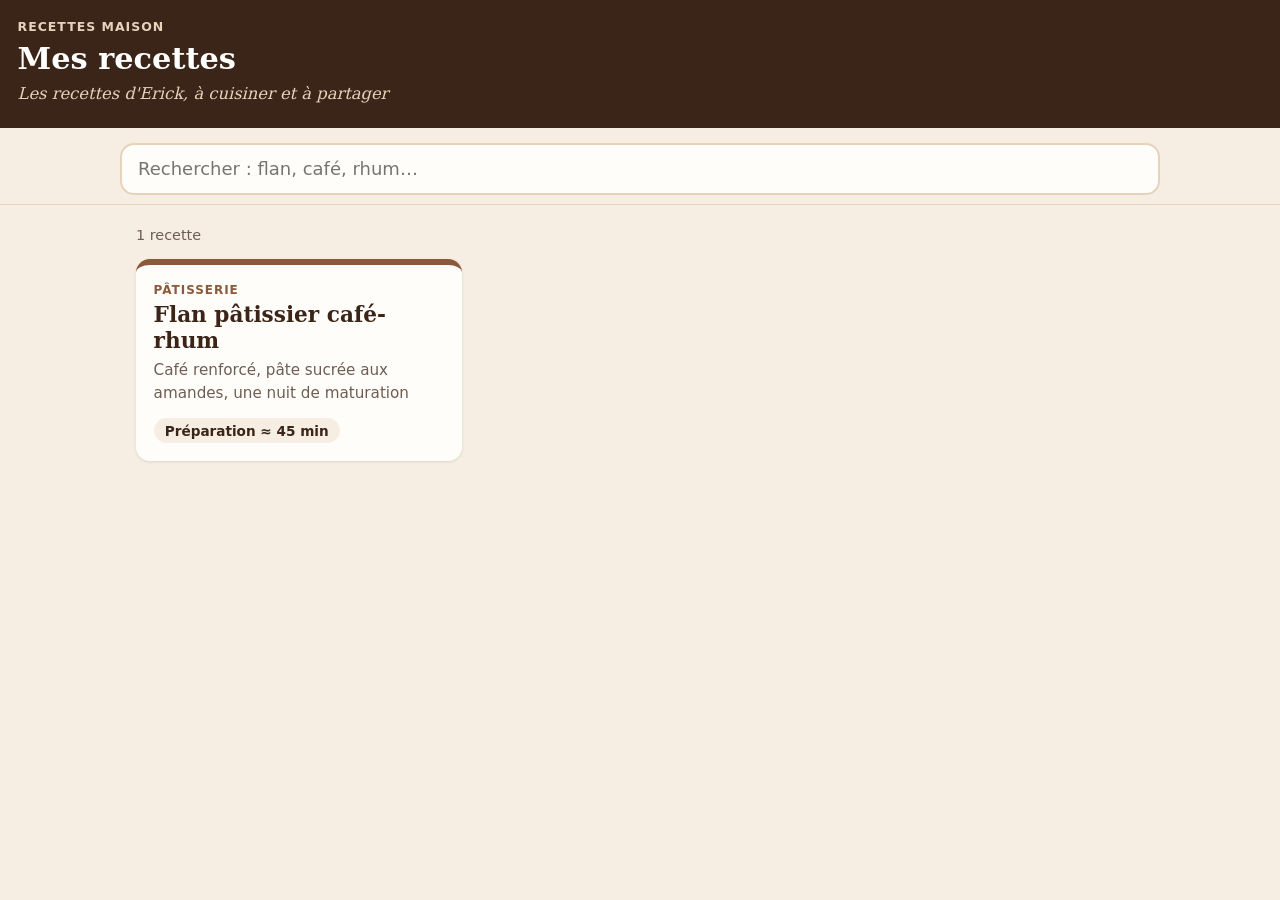
==== index.html @ 1828ffc9 "Site : accueil, page recette, PWA hors connexion - Accueil : cartes, recherche sans accents, filtre " ====
<!doctype html>
<html lang="fr">
<head>
  <meta charset="utf-8">
  <meta name="viewport" content="width=device-width, initial-scale=1, viewport-fit=cover">
  <title>Mes recettes</title>
  <meta name="description" content="Les recettes d'Erick">
  <meta name="theme-color" content="#3B2418">
  <link rel="manifest" href="manifest.webmanifest">
  <link rel="icon" href="icones/icone.svg" type="image/svg+xml">
  <link rel="apple-touch-icon" href="icones/apple-touch-icon.png">
  <meta name="apple-mobile-web-app-capable" content="yes">
  <meta name="apple-mobile-web-app-title" content="Recettes">
  <link rel="stylesheet" href="css/style.css">
</head>
<body>
  <header class="bandeau">
    <p class="surtitre">Recettes maison</p>
    <h1>Mes recettes</h1>
    <p class="sous-titre">Les recettes d'Erick, à cuisiner et à partager</p>
  </header>

  <div class="recherche">
    <div class="recherche-interne">
      <label for="recherche" class="cache">Rechercher une recette</label>
      <input id="recherche" type="search" placeholder="Rechercher : flan, café, rhum…" autocomplete="off" enterkeyhint="search">
      <div id="filtres" class="filtres" role="group" aria-label="Filtrer par catégorie"></div>
    </div>
  </div>

  <main class="contenu">
    <p id="compteur" class="compteur" aria-live="polite"></p>
    <ul id="cartes" class="cartes"></ul>
    <p id="message" class="message cache"></p>
    <noscript><p class="message">Cette application a besoin de JavaScript pour afficher les recettes.</p></noscript>
  </main>

  <script src="js/commun.js"></script>
  <script src="js/accueil.js"></script>
</body>
</html>
---- css/style.css ----
/* Charte reprise de la fiche PDF */
:root {
  --espresso: #3B2418;
  --cafe: #8A5A3B;
  --creme: #F6EEE3;
  --latte: #E7D3BC;
  --encre: #2A211C;
  --sourdine: #6E5D52;
  --blanc: #FFFDF9;
  --serif: Georgia, "DejaVu Serif", "Times New Roman", serif;
  --sans: system-ui, -apple-system, "Segoe UI", Roboto, "DejaVu Sans", sans-serif;
  --rayon: 14px;
}

* { box-sizing: border-box; }

html { -webkit-text-size-adjust: 100%; }

body {
  margin: 0;
  background: var(--creme);
  color: var(--encre);
  font-family: var(--sans);
  font-size: 18px;
  line-height: 1.5;
  -webkit-tap-highlight-color: transparent;
}

h1, h2, h3 { font-family: var(--serif); color: var(--espresso); line-height: 1.2; }

a { color: var(--cafe); }

button { font: inherit; color: inherit; }

:focus-visible { outline: 3px solid var(--cafe); outline-offset: 2px; }

.cache { display: none !important; }

.message {
  margin: 2rem 1rem;
  padding: 1rem 1.2rem;
  background: var(--blanc);
  border-radius: var(--rayon);
  border-left: 5px solid var(--cafe);
}

/* ---------- Bandeau d'en-tête ---------- */
.bandeau {
  background: var(--espresso);
  color: #fff;
  padding: calc(1.1rem + env(safe-area-inset-top)) 1.1rem 1.4rem;
}
.bandeau .surtitre {
  margin: 0;
  color: var(--latte);
  font-size: 0.78rem;
  font-weight: 700;
  letter-spacing: 0.08em;
  text-transform: uppercase;
}
.bandeau h1 { color: #fff; margin: 0.25rem 0 0.3rem; font-size: 1.9rem; }
.bandeau .sous-titre { margin: 0; color: var(--latte); font-family: var(--serif); font-style: italic; font-size: 1.02rem; }

.retour {
  display: inline-flex;
  align-items: center;
  gap: 0.4rem;
  min-height: 44px;
  margin: -0.4rem 0 0.4rem -0.4rem;
  padding: 0 0.6rem;
  color: var(--latte);
  text-decoration: none;
  font-weight: 600;
  border-radius: 10px;
}
.retour:active { background: rgba(255, 255, 255, 0.12); }

.contenu { max-width: 1040px; margin: 0 auto; padding: 1rem 1rem calc(3rem + env(safe-area-inset-bottom)); }

/* ---------- Accueil ---------- */
.recherche {
  position: sticky;
  top: 0;
  z-index: 5;
  background: var(--creme);
  padding: 0.9rem 1rem 0.6rem;
  border-bottom: 1px solid var(--latte);
}
.recherche-interne { max-width: 1040px; margin: 0 auto; }
.recherche input {
  width: 100%;
  min-height: 52px;
  padding: 0 1rem;
  font: inherit;
  color: var(--encre);
  background: var(--blanc);
  border: 2px solid var(--latte);
  border-radius: var(--rayon);
  -webkit-appearance: none;
  appearance: none;
}
.recherche input:focus { border-color: var(--cafe); outline: none; }

.filtres { display: flex; gap: 0.5rem; overflow-x: auto; padding: 0.7rem 0 0.2rem; scrollbar-width: none; }
.filtres::-webkit-scrollbar { display: none; }
.filtre {
  flex: none;
  min-height: 44px;
  padding: 0 1.1rem;
  border: 2px solid var(--latte);
  border-radius: 999px;
  background: var(--blanc);
  color: var(--espresso);
  font-weight: 600;
  cursor: pointer;
}
.filtre[aria-pressed="true"] { background: var(--espresso); border-color: var(--espresso); color: #fff; }

.compteur { margin: 0.2rem 0 0.8rem; color: var(--sourdine); font-size: 0.9rem; }

.cartes { list-style: none; margin: 0; padding: 0; display: grid; gap: 0.9rem; }
@media (min-width: 700px) { .cartes { grid-template-columns: repeat(2, 1fr); } }
@media (min-width: 1000px) { .cartes { grid-template-columns: repeat(3, 1fr); } }

.carte {
  display: block;
  height: 100%;
  padding: 1rem 1.1rem 1.1rem;
  background: var(--blanc);
  border-radius: var(--rayon);
  border-top: 6px solid var(--cafe);
  box-shadow: 0 1px 3px rgba(59, 36, 24, 0.12);
  color: inherit;
  text-decoration: none;
}
.carte:active { transform: scale(0.99); }
.carte .categorie { margin: 0; color: var(--cafe); font-size: 0.75rem; font-weight: 700; letter-spacing: 0.08em; text-transform: uppercase; }
.carte h2 { margin: 0.2rem 0 0.3rem; font-size: 1.35rem; }
.carte .sous-titre { margin: 0 0 0.7rem; color: var(--sourdine); font-size: 0.95rem; }
.carte .temps {
  display: inline-block;
  padding: 0.15rem 0.7rem;
  background: var(--creme);
  border-radius: 999px;
  color: var(--espresso);
  font-size: 0.85rem;
  font-weight: 700;
}

/* ---------- Page recette ---------- */
.infos {
  display: grid;
  grid-template-columns: repeat(auto-fill, minmax(140px, 1fr));
  background: var(--blanc);
  border-bottom: 1px solid var(--latte);
  overflow: hidden;
}
.info { padding: 0.6rem 1rem; border-right: 1px solid var(--latte); border-bottom: 1px solid var(--latte); margin: 0 -1px -1px 0; }
.info .cle { display: block; color: var(--cafe); font-size: 0.7rem; font-weight: 700; letter-spacing: 0.08em; }
.info .valeur { display: block; color: var(--espresso); font-weight: 700; font-size: 0.98rem; }

.actions { display: flex; flex-wrap: wrap; gap: 0.6rem; margin-bottom: 1.2rem; }
.bouton {
  display: inline-flex;
  align-items: center;
  justify-content: center;
  gap: 0.5rem;
  min-height: 52px;
  padding: 0 1.2rem;
  border: 2px solid var(--espresso);
  border-radius: var(--rayon);
  background: var(--espresso);
  color: #fff;
  font-weight: 700;
  text-decoration: none;
  cursor: pointer;
}
.bouton.secondaire { background: var(--blanc); color: var(--espresso); }
.bouton[aria-pressed="true"] { background: var(--cafe); border-color: var(--cafe); color: #fff; }
.bouton:disabled { opacity: 0.5; cursor: not-allowed; }
.actions .bouton { flex: 1 1 200px; }
.remarque { margin: -0.6rem 0 1rem; color: var(--sourdine); font-size: 0.85rem; }

.colonnes { display: grid; gap: 1.2rem; }
@media (min-width: 860px) {
  .colonnes { grid-template-columns: 340px 1fr; align-items: start; }
  .colonnes > .gauche { position: sticky; top: 1rem; max-height: calc(100vh - 2rem); overflow-y: auto; }
}

.panneau { background: var(--blanc); border-radius: var(--rayon); padding: 0.4rem 1.1rem 1.1rem; }
.panneau h2 { font-size: 1.4rem; margin: 0.8rem 0 0.4rem; }
.panneau h3 {
  margin: 1rem 0 0.2rem;
  color: var(--cafe);
  font-family: var(--sans);
  font-size: 0.78rem;
  letter-spacing: 0.08em;
  text-transform: uppercase;
}
.titre-section { display: flex; align-items: baseline; justify-content: space-between; gap: 0.5rem; }
.lien-discret {
  min-height: 44px;
  padding: 0 0.3rem;
  border: 0;
  background: none;
  color: var(--cafe);
  font-size: 0.85rem;
  text-decoration: underline;
  cursor: pointer;
}

.ingredients { list-style: none; margin: 0; padding: 0; }
.ingredients li + li { border-top: 1px solid var(--latte); }
.ingredient { display: flex; align-items: center; gap: 0.8rem; min-height: 52px; padding: 0.3rem 0; cursor: pointer; }
.ingredient input { flex: none; width: 26px; height: 26px; margin: 0; accent-color: var(--cafe); cursor: pointer; }
.ingredient .quantite { flex: none; min-width: 4.6rem; font-weight: 700; color: var(--espresso); }
.ingredient input:checked ~ span { color: var(--sourdine); text-decoration: line-through; }

.texte-court { margin: 0.2rem 0 0; font-size: 0.95rem; }
.planning { list-style: none; margin: 0; padding: 0; }
.planning li { display: flex; gap: 0.7rem; align-items: flex-start; padding: 0.35rem 0; font-size: 0.95rem; }
.planning .jour { flex: none; min-width: 3rem; padding: 0.1rem 0.4rem; background: var(--cafe); color: #fff; font-weight: 700; text-align: center; border-radius: 6px; }
.note { margin: 1rem 0 0; padding-top: 0.8rem; border-top: 1px solid var(--latte); font-family: var(--serif); font-style: italic; color: var(--espresso); }

.phase { margin: 1.2rem 0 0.6rem; padding-bottom: 0.3rem; border-bottom: 2px solid var(--cafe); font-size: 1.4rem; }
.phase:first-child { margin-top: 0.2rem; }
.etapes { list-style: none; margin: 0; padding: 0; display: grid; gap: 0.7rem; }
.etape { display: flex; gap: 0.8rem; padding: 0.9rem; background: var(--blanc); border-radius: var(--rayon); }
.etape .numero {
  flex: none;
  width: 2.2rem;
  height: 2.2rem;
  display: grid;
  place-items: center;
  background: var(--cafe);
  color: #fff;
  font-weight: 700;
  border-radius: 8px;
}
.etape .corps { flex: 1; min-width: 0; }
.etape h3 { margin: 0.1rem 0 0.2rem; font-family: var(--sans); font-size: 1.05rem; }
.etape .duree { color: var(--cafe); font-size: 0.85rem; font-weight: 600; margin-left: 0.3rem; }
.etape p { margin: 0.2rem 0 0; }
.etape .astuce { margin-top: 0.5rem; padding: 0.4rem 0.7rem; background: var(--creme); border-radius: 8px; color: var(--sourdine); font-size: 0.92rem; }
.etape .astuce::before { content: "› "; color: var(--cafe); font-weight: 700; }

/* ---------- Minuteur ---------- */
.minuteur { margin-top: 0.7rem; }
.minuteur .bouton { min-height: 48px; font-size: 0.95rem; }
.cadran {
  display: grid;
  grid-template-columns: repeat(3, 1fr);
  gap: 0.5rem;
  padding: 0.6rem;
  background: var(--creme);
  border-radius: var(--rayon);
}
.cadran .temps-restant {
  grid-column: 1 / -1;
  font-family: var(--serif);
  font-size: 2.2rem;
  font-weight: 700;
  color: var(--espresso);
  text-align: center;
  font-variant-numeric: tabular-nums;
}
.cadran .bouton { min-width: 0; padding: 0 0.3rem; white-space: nowrap; }
.cadran .bouton:last-child { grid-column: 1 / -1; }
.cadran.fini { background: var(--espresso); animation: clignote 1s steps(2) infinite; }
.cadran.fini .temps-restant { color: #fff; }
@keyframes clignote { 50% { background: var(--cafe); } }
@media (prefers-reduced-motion: reduce) { .cadran.fini { animation: none; } }

.pied { margin-top: 2rem; color: var(--sourdine); font-size: 0.85rem; text-align: center; }
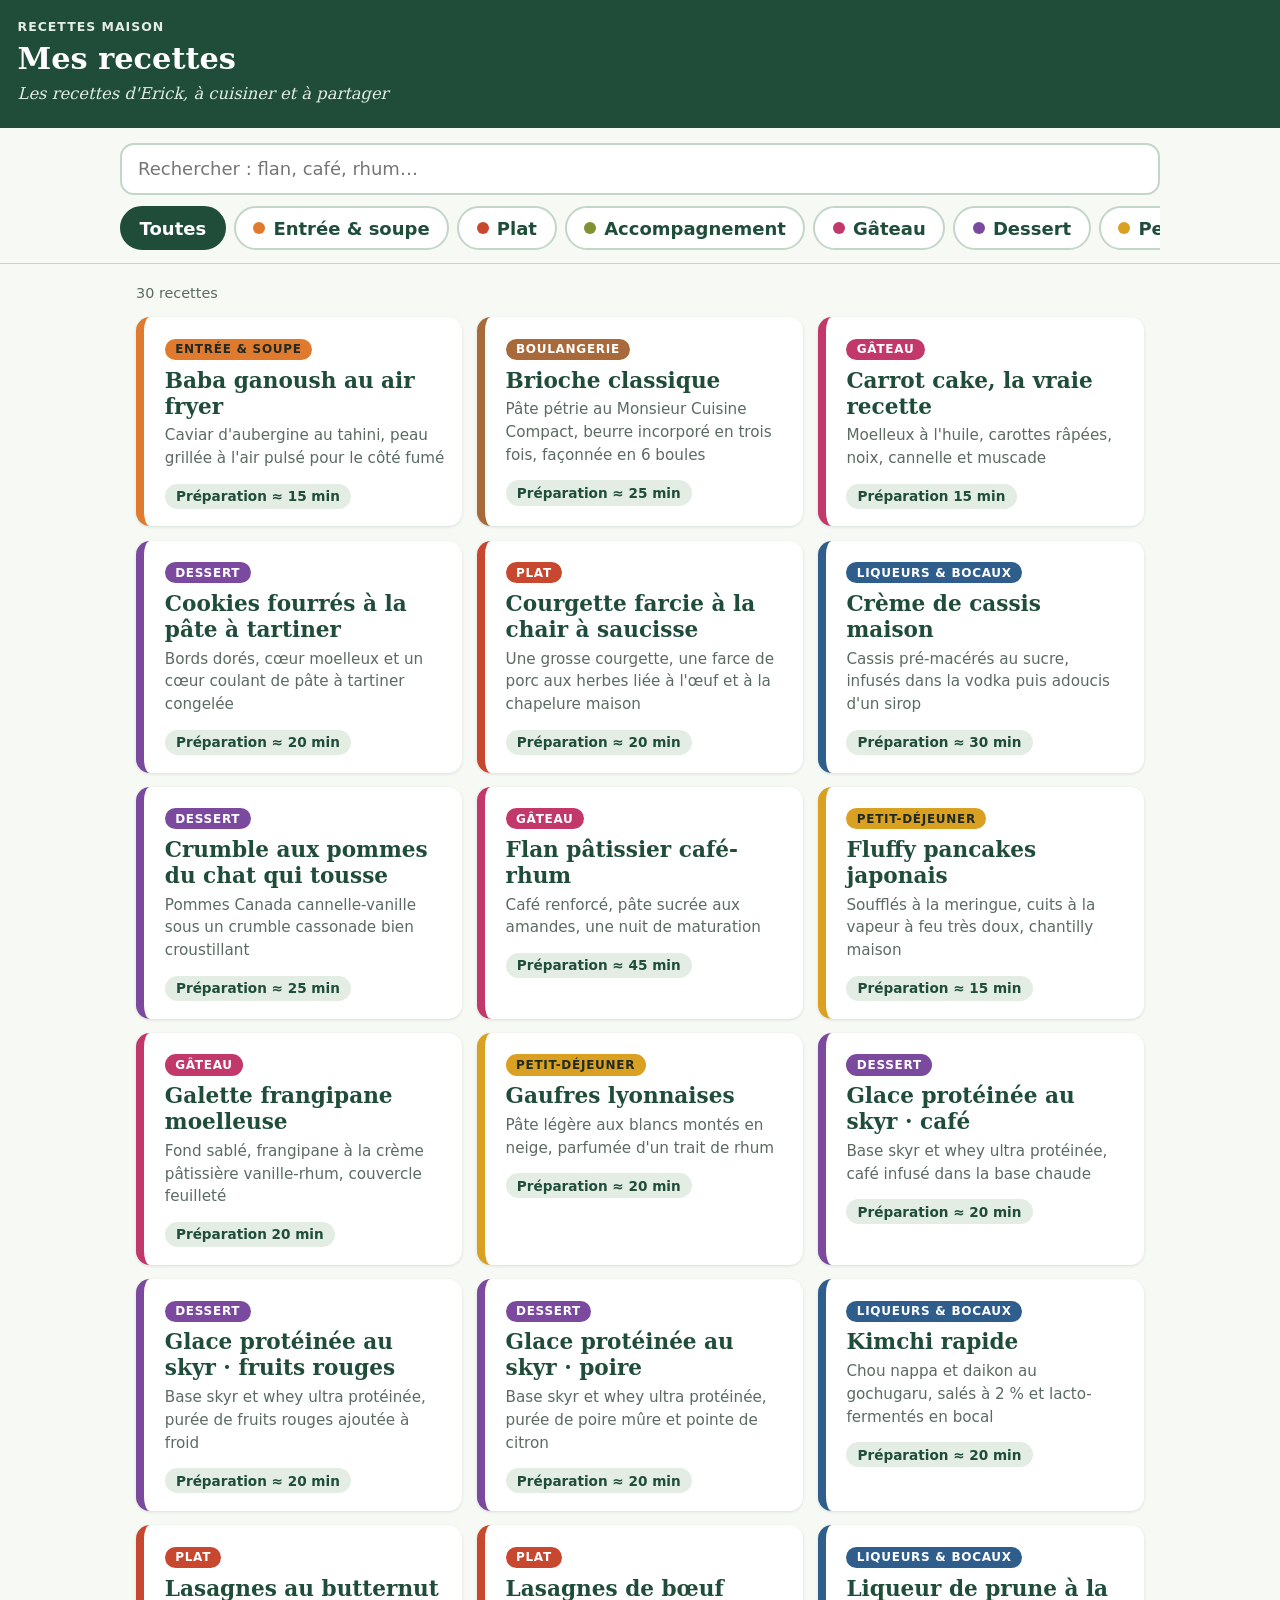
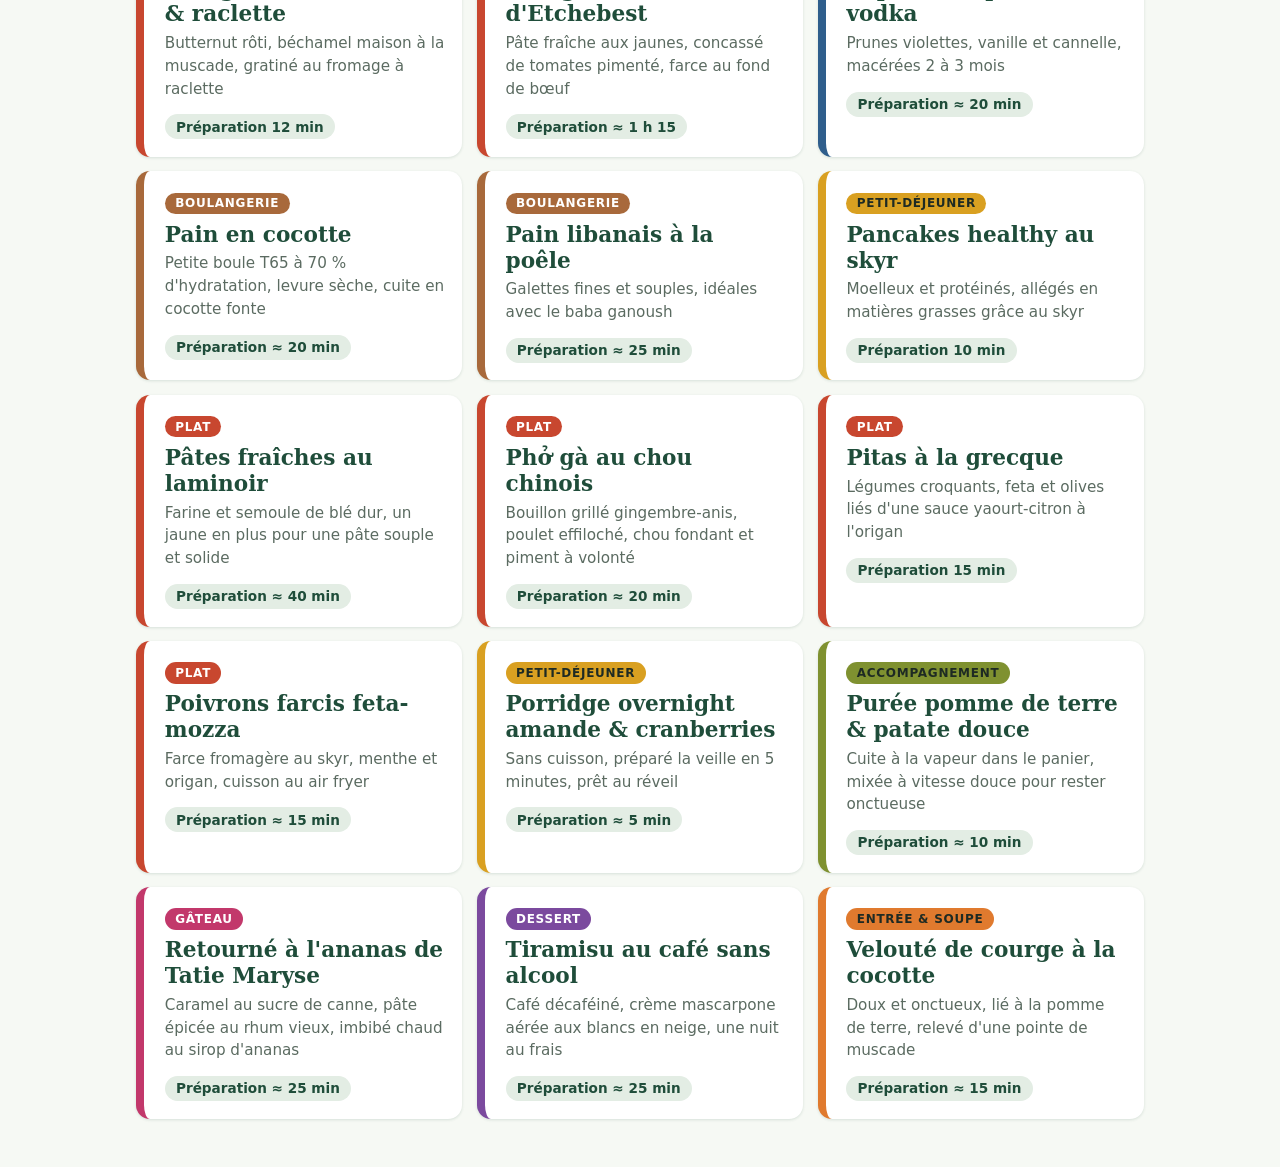
==== commit 7d2a6c0d: "Nouvelle charte verte et types de recettes colorés - Charte : vert sapin, sauge, fond et texte verts" ====
--- a/index.html
+++ b/index.html
@@ -5,7 +5,7 @@
   <meta name="viewport" content="width=device-width, initial-scale=1, viewport-fit=cover">
   <title>Mes recettes</title>
   <meta name="description" content="Les recettes d'Erick">
-  <meta name="theme-color" content="#3B2418">
+  <meta name="theme-color" content="#1F4D3A">
   <link rel="manifest" href="manifest.webmanifest">
   <link rel="icon" href="icones/icone.svg" type="image/svg+xml">
   <link rel="apple-touch-icon" href="icones/apple-touch-icon.png">
--- a/css/style.css
+++ b/css/style.css
@@ -1,12 +1,16 @@
-/* Charte reprise de la fiche PDF */
+/* Charte commune avec la fiche PDF : vert sapin, sauge, et la couleur du type de recette */
 :root {
-  --espresso: #3B2418;
-  --cafe: #8A5A3B;
-  --creme: #F6EEE3;
-  --latte: #E7D3BC;
-  --encre: #2A211C;
-  --sourdine: #6E5D52;
-  --blanc: #FFFDF9;
+  --sapin: #1F4D3A;      /* en-tête, titres, boutons */
+  --vert: #2F6A4E;       /* petits titres, durées, liens */
+  --sauge: #E3EDE4;      /* encadrés */
+  --fond: #F6F9F4;
+  --texte: #1E2A23;
+  --sourdine: #5B6B61;
+  --trait: #C3D6C8;      /* filets et bordures */
+  --blanc: #FFFFFF;
+  /* Couleur du type (remplacée par recette / par carte) et texte lisible dessus */
+  --type: var(--sapin);
+  --type-texte: #FFFFFF;
   --serif: Georgia, "DejaVu Serif", "Times New Roman", serif;
   --sans: system-ui, -apple-system, "Segoe UI", Roboto, "DejaVu Sans", sans-serif;
   --rayon: 14px;
@@ -18,21 +22,21 @@
 
 body {
   margin: 0;
-  background: var(--creme);
-  color: var(--encre);
+  background: var(--fond);
+  color: var(--texte);
   font-family: var(--sans);
   font-size: 18px;
   line-height: 1.5;
   -webkit-tap-highlight-color: transparent;
 }
 
-h1, h2, h3 { font-family: var(--serif); color: var(--espresso); line-height: 1.2; }
-
-a { color: var(--cafe); }
+h1, h2, h3 { font-family: var(--serif); color: var(--sapin); line-height: 1.2; }
+
+a { color: var(--vert); }
 
 button { font: inherit; color: inherit; }
 
-:focus-visible { outline: 3px solid var(--cafe); outline-offset: 2px; }
+:focus-visible { outline: 3px solid var(--vert); outline-offset: 2px; }
 
 .cache { display: none !important; }
 
@@ -41,25 +45,25 @@
   padding: 1rem 1.2rem;
   background: var(--blanc);
   border-radius: var(--rayon);
-  border-left: 5px solid var(--cafe);
+  border-left: 5px solid var(--sapin);
 }
 
 /* ---------- Bandeau d'en-tête ---------- */
 .bandeau {
-  background: var(--espresso);
+  background: var(--sapin);
   color: #fff;
   padding: calc(1.1rem + env(safe-area-inset-top)) 1.1rem 1.4rem;
 }
 .bandeau .surtitre {
   margin: 0;
-  color: var(--latte);
+  color: var(--sauge);
   font-size: 0.78rem;
   font-weight: 700;
   letter-spacing: 0.08em;
   text-transform: uppercase;
 }
 .bandeau h1 { color: #fff; margin: 0.25rem 0 0.3rem; font-size: 1.9rem; }
-.bandeau .sous-titre { margin: 0; color: var(--latte); font-family: var(--serif); font-style: italic; font-size: 1.02rem; }
+.bandeau .sous-titre { margin: 0; color: var(--sauge); font-family: var(--serif); font-style: italic; font-size: 1.02rem; }
 
 .retour {
   display: inline-flex;
@@ -68,7 +72,7 @@
   min-height: 44px;
   margin: -0.4rem 0 0.4rem -0.4rem;
   padding: 0 0.6rem;
-  color: var(--latte);
+  color: var(--sauge);
   text-decoration: none;
   font-weight: 600;
   border-radius: 10px;
@@ -76,15 +80,28 @@
 .retour:active { background: rgba(255, 255, 255, 0.12); }
 
 .contenu { max-width: 1040px; margin: 0 auto; padding: 1rem 1rem calc(3rem + env(safe-area-inset-bottom)); }
+
+/* Pastille de type (carte d'accueil, en-tête de recette) */
+.pastille-type {
+  display: inline-block;
+  padding: 0.1rem 0.65rem;
+  border-radius: 999px;
+  background: var(--type);
+  color: var(--type-texte);
+  font-size: 0.75rem;
+  font-weight: 700;
+  letter-spacing: 0.06em;
+  text-transform: uppercase;
+}
 
 /* ---------- Accueil ---------- */
 .recherche {
   position: sticky;
   top: 0;
   z-index: 5;
-  background: var(--creme);
+  background: var(--fond);
   padding: 0.9rem 1rem 0.6rem;
-  border-bottom: 1px solid var(--latte);
+  border-bottom: 1px solid var(--trait);
 }
 .recherche-interne { max-width: 1040px; margin: 0 auto; }
 .recherche input {
@@ -92,29 +109,35 @@
   min-height: 52px;
   padding: 0 1rem;
   font: inherit;
-  color: var(--encre);
-  background: var(--blanc);
-  border: 2px solid var(--latte);
+  color: var(--texte);
+  background: var(--blanc);
+  border: 2px solid var(--trait);
   border-radius: var(--rayon);
   -webkit-appearance: none;
   appearance: none;
 }
-.recherche input:focus { border-color: var(--cafe); outline: none; }
+.recherche input:focus { border-color: var(--sapin); outline: none; }
 
 .filtres { display: flex; gap: 0.5rem; overflow-x: auto; padding: 0.7rem 0 0.2rem; scrollbar-width: none; }
 .filtres::-webkit-scrollbar { display: none; }
 .filtre {
   flex: none;
+  display: inline-flex;
+  align-items: center;
+  gap: 0.5rem;
   min-height: 44px;
   padding: 0 1.1rem;
-  border: 2px solid var(--latte);
+  border: 2px solid var(--trait);
   border-radius: 999px;
   background: var(--blanc);
-  color: var(--espresso);
+  color: var(--sapin);
   font-weight: 600;
   cursor: pointer;
 }
-.filtre[aria-pressed="true"] { background: var(--espresso); border-color: var(--espresso); color: #fff; }
+.filtre::before { content: ""; width: 0.75rem; height: 0.75rem; border-radius: 50%; background: var(--type); }
+.filtre.tous::before { display: none; }
+.filtre[aria-pressed="true"] { background: var(--type); border-color: var(--type); color: var(--type-texte); }
+.filtre[aria-pressed="true"]::before { background: var(--type-texte); }
 
 .compteur { margin: 0.2rem 0 0.8rem; color: var(--sourdine); font-size: 0.9rem; }
 
@@ -125,39 +148,41 @@
 .carte {
   display: block;
   height: 100%;
-  padding: 1rem 1.1rem 1.1rem;
-  background: var(--blanc);
-  border-radius: var(--rayon);
-  border-top: 6px solid var(--cafe);
-  box-shadow: 0 1px 3px rgba(59, 36, 24, 0.12);
+  padding: 1rem 1.1rem 1.1rem 1.3rem;
+  background: var(--blanc);
+  border-radius: var(--rayon);
+  border-left: 8px solid var(--type);
+  box-shadow: 0 1px 3px rgba(31, 77, 58, 0.14);
   color: inherit;
   text-decoration: none;
 }
 .carte:active { transform: scale(0.99); }
-.carte .categorie { margin: 0; color: var(--cafe); font-size: 0.75rem; font-weight: 700; letter-spacing: 0.08em; text-transform: uppercase; }
-.carte h2 { margin: 0.2rem 0 0.3rem; font-size: 1.35rem; }
+.carte h2 { margin: 0.45rem 0 0.3rem; font-size: 1.35rem; }
 .carte .sous-titre { margin: 0 0 0.7rem; color: var(--sourdine); font-size: 0.95rem; }
 .carte .temps {
   display: inline-block;
   padding: 0.15rem 0.7rem;
-  background: var(--creme);
+  background: var(--sauge);
   border-radius: 999px;
-  color: var(--espresso);
+  color: var(--sapin);
   font-size: 0.85rem;
   font-weight: 700;
 }
 
 /* ---------- Page recette ---------- */
+.bandeau .pastille-type { margin-bottom: 0.5rem; }
+
+/* Bandeau d'infos dans la couleur du type */
 .infos {
   display: grid;
   grid-template-columns: repeat(auto-fill, minmax(140px, 1fr));
-  background: var(--blanc);
-  border-bottom: 1px solid var(--latte);
+  background: var(--type);
+  color: var(--type-texte);
   overflow: hidden;
 }
-.info { padding: 0.6rem 1rem; border-right: 1px solid var(--latte); border-bottom: 1px solid var(--latte); margin: 0 -1px -1px 0; }
-.info .cle { display: block; color: var(--cafe); font-size: 0.7rem; font-weight: 700; letter-spacing: 0.08em; }
-.info .valeur { display: block; color: var(--espresso); font-weight: 700; font-size: 0.98rem; }
+.info { padding: 0.6rem 1rem; border-right: 1px solid rgba(0, 0, 0, 0.14); border-bottom: 1px solid rgba(0, 0, 0, 0.14); margin: 0 -1px -1px 0; }
+.info .cle { display: block; font-size: 0.7rem; font-weight: 700; letter-spacing: 0.08em; opacity: 0.85; }
+.info .valeur { display: block; font-weight: 700; font-size: 0.98rem; }
 
 .actions { display: flex; flex-wrap: wrap; gap: 0.6rem; margin-bottom: 1.2rem; }
 .bouton {
@@ -167,16 +192,16 @@
   gap: 0.5rem;
   min-height: 52px;
   padding: 0 1.2rem;
-  border: 2px solid var(--espresso);
-  border-radius: var(--rayon);
-  background: var(--espresso);
+  border: 2px solid var(--sapin);
+  border-radius: var(--rayon);
+  background: var(--sapin);
   color: #fff;
   font-weight: 700;
   text-decoration: none;
   cursor: pointer;
 }
-.bouton.secondaire { background: var(--blanc); color: var(--espresso); }
-.bouton[aria-pressed="true"] { background: var(--cafe); border-color: var(--cafe); color: #fff; }
+.bouton.secondaire { background: var(--blanc); color: var(--sapin); }
+.bouton[aria-pressed="true"] { background: var(--vert); border-color: var(--vert); color: #fff; }
 .bouton:disabled { opacity: 0.5; cursor: not-allowed; }
 .actions .bouton { flex: 1 1 200px; }
 .remarque { margin: -0.6rem 0 1rem; color: var(--sourdine); font-size: 0.85rem; }
@@ -187,11 +212,11 @@
   .colonnes > .gauche { position: sticky; top: 1rem; max-height: calc(100vh - 2rem); overflow-y: auto; }
 }
 
-.panneau { background: var(--blanc); border-radius: var(--rayon); padding: 0.4rem 1.1rem 1.1rem; }
+.panneau { background: var(--sauge); border-radius: var(--rayon); padding: 0.4rem 1.1rem 1.1rem; }
 .panneau h2 { font-size: 1.4rem; margin: 0.8rem 0 0.4rem; }
 .panneau h3 {
   margin: 1rem 0 0.2rem;
-  color: var(--cafe);
+  color: var(--vert);
   font-family: var(--sans);
   font-size: 0.78rem;
   letter-spacing: 0.08em;
@@ -203,26 +228,26 @@
   padding: 0 0.3rem;
   border: 0;
   background: none;
-  color: var(--cafe);
+  color: var(--vert);
   font-size: 0.85rem;
   text-decoration: underline;
   cursor: pointer;
 }
 
 .ingredients { list-style: none; margin: 0; padding: 0; }
-.ingredients li + li { border-top: 1px solid var(--latte); }
+.ingredients li + li { border-top: 1px solid var(--trait); }
 .ingredient { display: flex; align-items: center; gap: 0.8rem; min-height: 52px; padding: 0.3rem 0; cursor: pointer; }
-.ingredient input { flex: none; width: 26px; height: 26px; margin: 0; accent-color: var(--cafe); cursor: pointer; }
-.ingredient .quantite { flex: none; min-width: 4.6rem; font-weight: 700; color: var(--espresso); }
+.ingredient input { flex: none; width: 26px; height: 26px; margin: 0; accent-color: var(--sapin); cursor: pointer; }
+.ingredient .quantite { flex: none; min-width: 4.6rem; font-weight: 700; color: var(--sapin); }
 .ingredient input:checked ~ span { color: var(--sourdine); text-decoration: line-through; }
 
 .texte-court { margin: 0.2rem 0 0; font-size: 0.95rem; }
 .planning { list-style: none; margin: 0; padding: 0; }
 .planning li { display: flex; gap: 0.7rem; align-items: flex-start; padding: 0.35rem 0; font-size: 0.95rem; }
-.planning .jour { flex: none; min-width: 3rem; padding: 0.1rem 0.4rem; background: var(--cafe); color: #fff; font-weight: 700; text-align: center; border-radius: 6px; }
-.note { margin: 1rem 0 0; padding-top: 0.8rem; border-top: 1px solid var(--latte); font-family: var(--serif); font-style: italic; color: var(--espresso); }
-
-.phase { margin: 1.2rem 0 0.6rem; padding-bottom: 0.3rem; border-bottom: 2px solid var(--cafe); font-size: 1.4rem; }
+.planning .jour { flex: none; min-width: 3rem; padding: 0.1rem 0.4rem; background: var(--type); color: var(--type-texte); font-weight: 700; text-align: center; border-radius: 6px; }
+.note { margin: 1rem 0 0; padding-top: 0.8rem; border-top: 1px solid var(--trait); font-family: var(--serif); font-style: italic; color: var(--sapin); }
+
+.phase { margin: 1.2rem 0 0.6rem; padding-bottom: 0.3rem; border-bottom: 2px solid var(--type); font-size: 1.4rem; }
 .phase:first-child { margin-top: 0.2rem; }
 .etapes { list-style: none; margin: 0; padding: 0; display: grid; gap: 0.7rem; }
 .etape { display: flex; gap: 0.8rem; padding: 0.9rem; background: var(--blanc); border-radius: var(--rayon); }
@@ -232,17 +257,17 @@
   height: 2.2rem;
   display: grid;
   place-items: center;
-  background: var(--cafe);
-  color: #fff;
+  background: var(--type);
+  color: var(--type-texte);
   font-weight: 700;
   border-radius: 8px;
 }
 .etape .corps { flex: 1; min-width: 0; }
 .etape h3 { margin: 0.1rem 0 0.2rem; font-family: var(--sans); font-size: 1.05rem; }
-.etape .duree { color: var(--cafe); font-size: 0.85rem; font-weight: 600; margin-left: 0.3rem; }
+.etape .duree { color: var(--vert); font-size: 0.85rem; font-weight: 600; margin-left: 0.3rem; }
 .etape p { margin: 0.2rem 0 0; }
-.etape .astuce { margin-top: 0.5rem; padding: 0.4rem 0.7rem; background: var(--creme); border-radius: 8px; color: var(--sourdine); font-size: 0.92rem; }
-.etape .astuce::before { content: "› "; color: var(--cafe); font-weight: 700; }
+.etape .astuce { margin-top: 0.5rem; padding: 0.4rem 0.7rem; background: var(--sauge); border-radius: 8px; color: var(--sourdine); font-size: 0.92rem; }
+.etape .astuce::before { content: "› "; color: var(--vert); font-weight: 700; }
 
 /* ---------- Minuteur ---------- */
 .minuteur { margin-top: 0.7rem; }
@@ -252,7 +277,7 @@
   grid-template-columns: repeat(3, 1fr);
   gap: 0.5rem;
   padding: 0.6rem;
-  background: var(--creme);
+  background: var(--sauge);
   border-radius: var(--rayon);
 }
 .cadran .temps-restant {
@@ -260,15 +285,15 @@
   font-family: var(--serif);
   font-size: 2.2rem;
   font-weight: 700;
-  color: var(--espresso);
+  color: var(--sapin);
   text-align: center;
   font-variant-numeric: tabular-nums;
 }
 .cadran .bouton { min-width: 0; padding: 0 0.3rem; white-space: nowrap; }
 .cadran .bouton:last-child { grid-column: 1 / -1; }
-.cadran.fini { background: var(--espresso); animation: clignote 1s steps(2) infinite; }
+.cadran.fini { background: var(--sapin); animation: clignote 1s steps(2) infinite; }
 .cadran.fini .temps-restant { color: #fff; }
-@keyframes clignote { 50% { background: var(--cafe); } }
+@keyframes clignote { 50% { background: var(--vert); } }
 @media (prefers-reduced-motion: reduce) { .cadran.fini { animation: none; } }
 
 .pied { margin-top: 2rem; color: var(--sourdine); font-size: 0.85rem; text-align: center; }
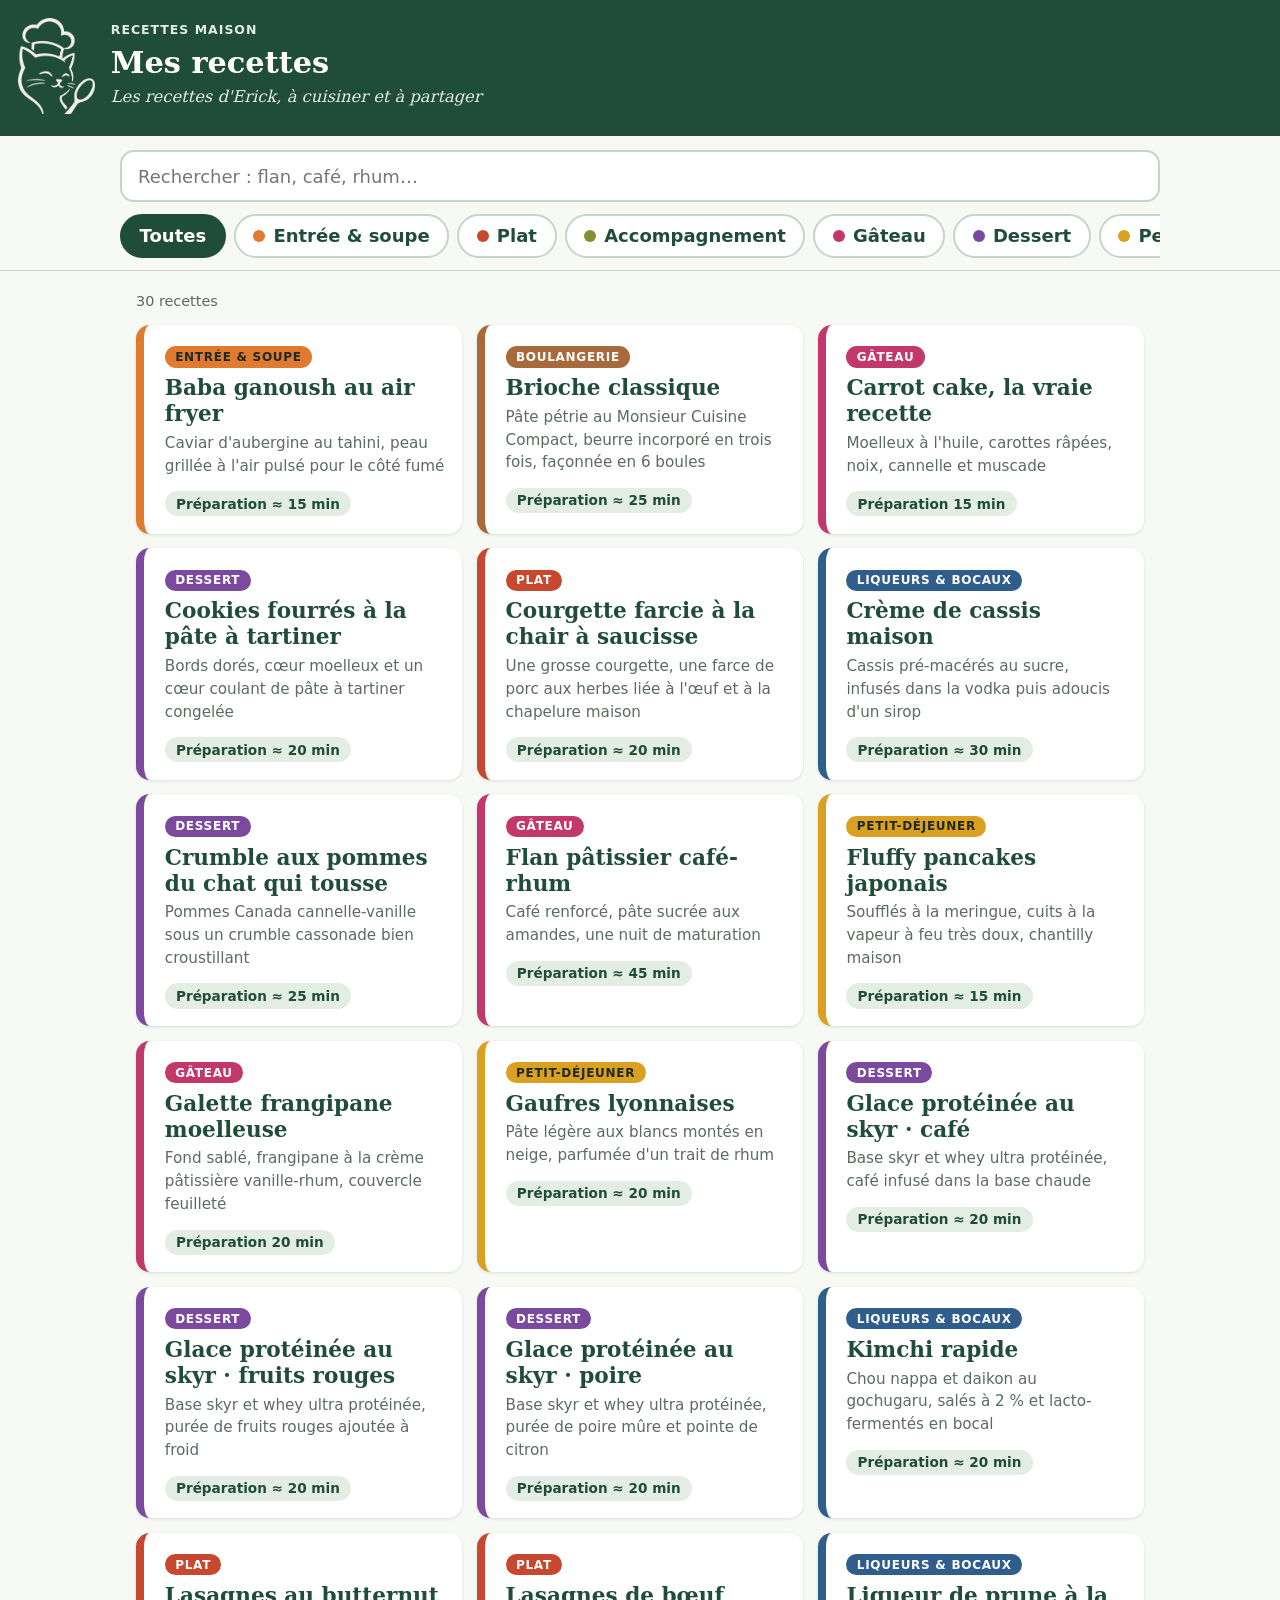
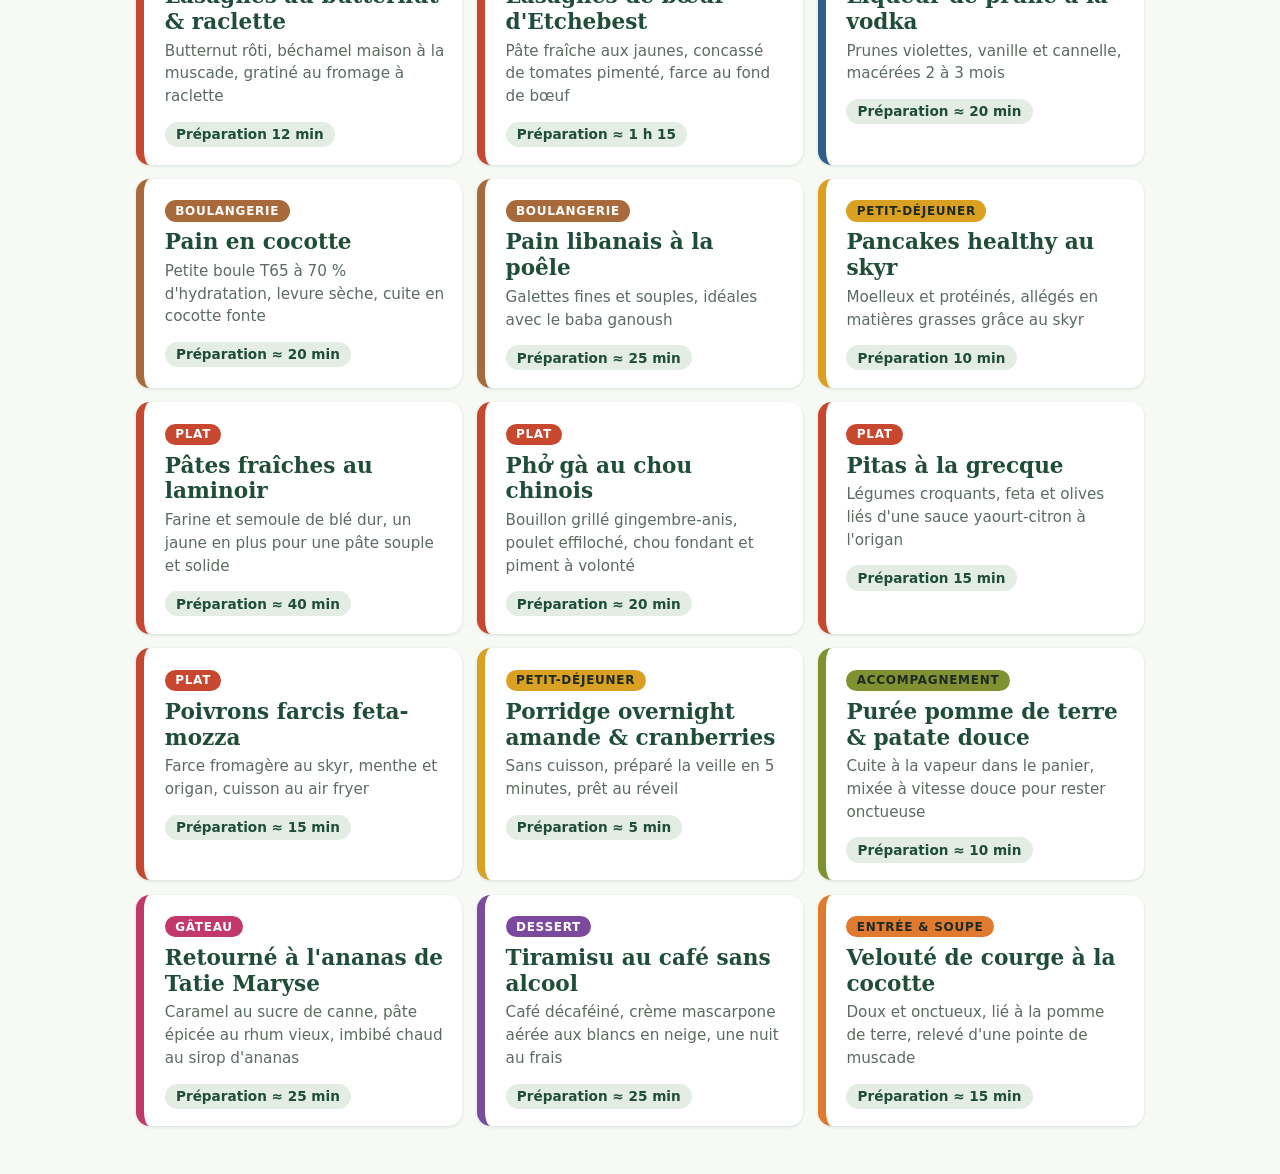
==== commit 2e3ee586: "Logo chat cuisinier pour l'icône et le site - Icônes de l'application (192, 512, masquable, Apple) e" ====
--- a/index.html
+++ b/index.html
@@ -7,17 +7,20 @@
   <meta name="description" content="Les recettes d'Erick">
   <meta name="theme-color" content="#1F4D3A">
   <link rel="manifest" href="manifest.webmanifest">
-  <link rel="icon" href="icones/icone.svg" type="image/svg+xml">
+  <link rel="icon" href="icones/favicon.png" type="image/png">
   <link rel="apple-touch-icon" href="icones/apple-touch-icon.png">
   <meta name="apple-mobile-web-app-capable" content="yes">
   <meta name="apple-mobile-web-app-title" content="Recettes">
   <link rel="stylesheet" href="css/style.css">
 </head>
 <body>
-  <header class="bandeau">
-    <p class="surtitre">Recettes maison</p>
-    <h1>Mes recettes</h1>
-    <p class="sous-titre">Les recettes d'Erick, à cuisiner et à partager</p>
+  <header class="bandeau bandeau-accueil">
+    <img class="logo" src="icones/logo.png" alt="" width="77" height="96">
+    <div>
+      <p class="surtitre">Recettes maison</p>
+      <h1>Mes recettes</h1>
+      <p class="sous-titre">Les recettes d'Erick, à cuisiner et à partager</p>
+    </div>
   </header>
 
   <div class="recherche">
--- a/css/style.css
+++ b/css/style.css
@@ -65,6 +65,12 @@
 .bandeau h1 { color: #fff; margin: 0.25rem 0 0.3rem; font-size: 1.9rem; }
 .bandeau .sous-titre { margin: 0; color: var(--sauge); font-family: var(--serif); font-style: italic; font-size: 1.02rem; }
 
+/* Logo (chat cuisinier) */
+.bandeau-accueil { display: flex; align-items: center; gap: 1rem; }
+.bandeau-accueil .logo { flex: none; width: auto; height: 96px; }
+.haut-recette { display: flex; align-items: flex-start; justify-content: space-between; gap: 1rem; }
+.logo-petit { flex: none; width: auto; height: 44px; margin-top: -0.2rem; }
+
 .retour {
   display: inline-flex;
   align-items: center;
